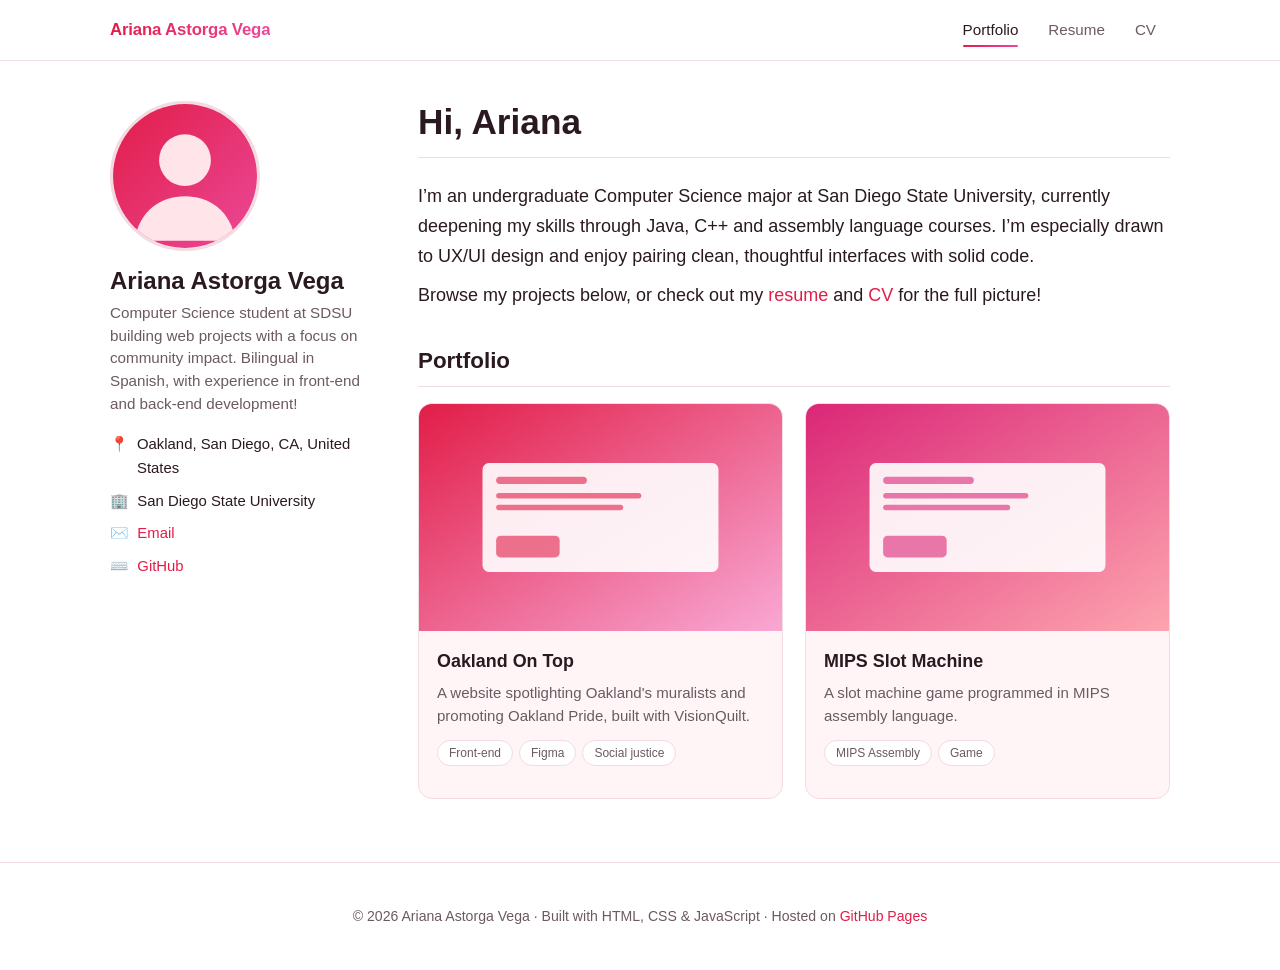
==== index.html @ abb97aa7 "Update site from VS Code" ====
<!DOCTYPE html>
<html lang="en">
<head>
  <meta charset="utf-8">
  <meta name="viewport" content="width=device-width, initial-scale=1, viewport-fit=cover">
  <meta name="color-scheme" content="light dark">
  <meta name="theme-color" content="#ffffff" media="(prefers-color-scheme: light)">
  <meta name="theme-color" content="#140d11" media="(prefers-color-scheme: dark)">
  <title>Ariana Astorga Vega | Portfolio</title>
  <meta name="description" content="Portfolio, resume and CV of Ariana Astorga Vega">
  <!-- CHANGE PICTURE: browser tab icon. Put your image in the images/ folder and change the file name below (small square image, PNG or SVG) -->
  <link rel="icon" href="images/profile.svg" type="image/svg+xml">
  <link rel="stylesheet" href="assets/css/main.css">
  <script>document.documentElement.className += ' js';</script>
</head>
<body>
  <a class="skip" href="#main">Skip to content</a>
  <div class="progress" aria-hidden="true"></div>
  <header class="masthead">
    <div class="masthead-inner">
      <a class="site-title" href="index.html"><span>Ariana Astorga Vega</span></a>
      <button class="nav-toggle" type="button" aria-label="Menu" aria-expanded="false" aria-controls="site-nav"><span></span><span></span><span></span></button>
      <nav class="site-nav" id="site-nav" aria-label="Main">
        <a href="index.html#portfolio" data-spy="portfolio">Portfolio</a>
        <a href="resume.html">Resume</a>
        <a href="cv.html">CV</a>
      </nav>
    </div>
  </header>
  <div class="page-wrap">
    <!-- EDIT: sidebar profile (use Find & Replace to change it everywhere) -->
    <aside class="sidebar">
      <!-- CHANGE PICTURE: your profile photo. Put it in the images/ folder and change the file name below (square photo works best, e.g. 500x500) -->
      <img class="avatar" src="images/profile.svg" alt="Ariana Astorga Vega">
      <h2 class="author-name">Ariana Astorga Vega</h2>
      <p class="author-bio">Computer Science student at SDSU building web projects with a focus on community impact. Bilingual in Spanish, with experience in front-end and back-end development!</p>
      <ul class="author-links">
        <li><span class="ico">📍</span>Oakland, San Diego, CA, United States</li>
        <li><span class="ico">🏢</span>San Diego State University</li>
        <li><span class="ico">✉️</span><a href="mailto:astorgavega.ariana@gmail.com">Email</a></li>
        <li><span class="ico">⌨️</span><a href="https://github.com/ariana-av" rel="me">GitHub</a></li>
        <!-- <li><span class="ico">💼</span><a href="https://www.linkedin.com/in/USERNAME" rel="me">LinkedIn</a></li> -->
      </ul>
    </aside>
    <main id="main" class="content">
      <article>
        <header class="page-header"><h1>Hi, Ariana</h1></header>
        <div class="prose">
          <!-- EDIT: your short description -->
          <p>I’m an undergraduate Computer Science major at San Diego State University, currently deepening my skills through Java, C++ and assembly language courses. I’m especially drawn to UX/UI design and enjoy pairing clean, thoughtful interfaces with solid code.</p>
          <p>Browse my projects below, or check out my <a href="resume.html">resume</a> and <a href="cv.html">CV</a> for the full picture!</p>
        </div>
        <section id="portfolio">
          <div class="prose"><h2>Portfolio</h2></div>
          <div class="grid">

            <article class="card reveal" style="--i:0">
              <!-- CHANGE PICTURE: Oakland On Top card image. Put your screenshot in images/ and change the file name in src below (wide image, about 800x500) -->
              <a class="card-media" href="oakland-on-top.html" tabindex="-1" aria-hidden="true"><img src="images/project-1.svg" alt="" loading="lazy"></a>
              <div class="card-body">
                <h3 class="card-title"><a href="oakland-on-top.html">Oakland On Top</a></h3>
                <p>A website spotlighting Oakland's muralists and promoting Oakland Pride, built with VisionQuilt.</p>
                <p class="tags"><span class="tag">Front-end</span><span class="tag">Figma</span><span class="tag">Social justice</span></p>
              </div>
            </article>

            <article class="card reveal" style="--i:1">
              <!-- CHANGE PICTURE: MIPS Slot Machine card image. Put your screenshot in images/ and change the file name in src below (wide image, about 800x500) -->
              <a class="card-media" href="MIPS-slotgame.html" tabindex="-1" aria-hidden="true"><img src="images/project-2.svg" alt="" loading="lazy"></a>
              <div class="card-body">
                <h3 class="card-title"><a href="MIPS-slotgame.html">MIPS Slot Machine</a></h3>
                <p>A slot machine game programmed in MIPS assembly language.</p>
                <p class="tags"><span class="tag">MIPS Assembly</span><span class="tag">Game</span></p>
              </div>
            </article>

            <!-- THIRD PROJECT CARD (hidden for now). To show it later, delete the opening comment marker above this line and the closing marker below the card.
                 CHANGE PICTURE for this card: change the file name in the src below (wide image, about 800x500).
            <article class="card reveal" style="--i:2">
              <a class="card-media" href="project-three.html" tabindex="-1" aria-hidden="true"><img src="images/project-3.svg" alt="" loading="lazy"></a>
              <div class="card-body">
                <h3 class="card-title"><a href="project-three.html">Project Three</a></h3>
                <p>Research, design or open-source work you are proud of.</p>
                <p class="tags"><span class="tag">Research</span><span class="tag">Open source</span></p>
              </div>
            </article>
            -->

          </div>
        </section>
      </article>
    </main>
  </div>
  <footer class="site-footer"><p>© 2026 Ariana Astorga Vega · Built with HTML, CSS &amp; JavaScript · Hosted on <a href="https://pages.github.com">GitHub Pages</a></p></footer>
  <button class="to-top" type="button" aria-label="Back to top">↑</button>
  <script src="assets/js/main.js"></script>
</body>
</html>
---- assets/css/main.css ----
/* =========================================================
   Theme: follows the visitor's device (light/dark) automatically
   ========================================================= */
:root {
  color-scheme: light dark;
  --bg: #ffffff;
  --surface: #fff5f7;
  --text: #2a1920;
  --muted: #6b5a62;
  --border: #f3dbe2;
  --accent: #e11d48;
  --accent2: #ec4899;
  --accent-text: #ffffff;
  --shadow: 0 10px 30px rgba(190, 24, 93, .16);
  --radius: 14px;
  --maxw: 1100px;
  --font: -apple-system, BlinkMacSystemFont, "Segoe UI", Roboto, Helvetica, Arial, sans-serif;
  --mono: ui-monospace, SFMono-Regular, Menlo, Consolas, monospace;
  --nav-h: 60px;
}
@media (prefers-color-scheme: dark) {
  :root {
    --bg: #140d11;
    --surface: #1f1419;
    --text: #f6e9ee;
    --muted: #b9a3ac;
    --border: #35222b;
    --accent: #fb7185;
    --accent2: #f9a8d4;
    --accent-text: #1c0a12;
    --shadow: 0 10px 30px rgba(0, 0, 0, .45);
  }
}

*, *::before, *::after { box-sizing: border-box; }
html { scroll-behavior: smooth; scroll-padding-top: calc(var(--nav-h) + 12px); -webkit-text-size-adjust: 100%; }
body {
  margin: 0; background: var(--bg); color: var(--text);
  font-family: var(--font); line-height: 1.65; font-size: clamp(16px, 0.35vw + 15px, 18px);
  -webkit-font-smoothing: antialiased; overflow-x: hidden;
  padding-left: env(safe-area-inset-left); padding-right: env(safe-area-inset-right);
}
img { max-width: 100%; display: block; }
a { color: var(--accent); text-decoration: none; }
:focus-visible { outline: 3px solid var(--accent); outline-offset: 3px; border-radius: 6px; }
.skip { position: absolute; left: -999px; top: 8px; background: var(--surface); padding: 8px 14px; border-radius: 8px; z-index: 200; }
.skip:focus { left: 8px; }
.sr-only { position: absolute; width: 1px; height: 1px; overflow: hidden; clip: rect(0 0 0 0); white-space: nowrap; }

/* Scroll progress bar */
.progress { position: fixed; top: 0; left: 0; width: 100%; height: 3px; z-index: 120;
  background: linear-gradient(90deg, var(--accent), var(--accent2)); transform-origin: 0 50%; transform: scaleX(0); }

/* ---------- Header ---------- */
.masthead {
  position: sticky; top: 0; z-index: 100; transition: box-shadow .25s, background .25s;
  background: color-mix(in srgb, var(--bg) 82%, transparent);
  -webkit-backdrop-filter: blur(10px); backdrop-filter: blur(10px);
  border-bottom: 1px solid var(--border);
}
.masthead.scrolled { box-shadow: 0 6px 20px rgba(0, 0, 0, .08); }
.masthead-inner { max-width: var(--maxw); margin: 0 auto; padding: 0 20px; min-height: var(--nav-h);
  display: flex; align-items: center; justify-content: space-between; gap: 12px; flex-wrap: wrap; }
.site-title { font-weight: 800; color: var(--text); font-size: 1.05rem; letter-spacing: -.01em; }
.site-title span { background: linear-gradient(90deg, var(--accent), var(--accent2)); -webkit-background-clip: text; background-clip: text; color: transparent; }
.site-nav { display: flex; align-items: center; gap: 2px; }
.site-nav a { position: relative; color: var(--muted); padding: 10px 14px; border-radius: 10px; font-size: .95rem; min-height: 44px; display: inline-flex; align-items: center; transition: color .2s, background .2s; }
.site-nav a::after { content: ""; position: absolute; left: 14px; right: 14px; bottom: 6px; height: 2px; border-radius: 2px;
  background: linear-gradient(90deg, var(--accent), var(--accent2)); transform: scaleX(0); transform-origin: left; transition: transform .25s; }
.site-nav a:hover, .site-nav a.active { color: var(--text); }
.site-nav a:hover::after, .site-nav a.active::after { transform: scaleX(1); }

.nav-toggle { display: none; width: 44px; height: 44px; border: 1px solid var(--border); background: var(--surface); border-radius: 12px; cursor: pointer; padding: 0; position: relative; }
.nav-toggle span { position: absolute; left: 12px; right: 12px; height: 2px; background: var(--text); border-radius: 2px; transition: transform .25s, opacity .2s, top .25s; }
.nav-toggle span:nth-child(1) { top: 14px; } .nav-toggle span:nth-child(2) { top: 21px; } .nav-toggle span:nth-child(3) { top: 28px; }
.nav-toggle[aria-expanded="true"] span:nth-child(1) { top: 21px; transform: rotate(45deg); }
.nav-toggle[aria-expanded="true"] span:nth-child(2) { opacity: 0; }
.nav-toggle[aria-expanded="true"] span:nth-child(3) { top: 21px; transform: rotate(-45deg); }

/* ---------- Buttons ---------- */
.button { position: relative; overflow: hidden; display: inline-flex; align-items: center; justify-content: center; gap: 8px; min-height: 44px;
  background: linear-gradient(135deg, var(--accent), var(--accent2)); color: var(--accent-text); padding: 10px 22px; border-radius: 999px;
  font-weight: 700; font-size: .95rem; border: 0; cursor: pointer; transition: transform .2s, box-shadow .2s; box-shadow: 0 6px 18px color-mix(in srgb, var(--accent) 35%, transparent); }
.button:hover { transform: translateY(-2px); box-shadow: 0 10px 24px color-mix(in srgb, var(--accent) 45%, transparent); text-decoration: none; }
.button:active { transform: translateY(0); }
.button.secondary { background: transparent; color: var(--accent); border: 2px solid var(--accent); box-shadow: none; }
.ripple { position: absolute; border-radius: 50%; background: rgba(255,255,255,.45); transform: scale(0); animation: ripple .6s ease-out; pointer-events: none; }
@keyframes ripple { to { transform: scale(4); opacity: 0; } }

/* ---------- Reveal on scroll (only when JS is running) ---------- */
.js .reveal { opacity: 0; }
.js .reveal.in { opacity: 1; animation: rise .8s cubic-bezier(.2, .7, .2, 1) backwards; animation-delay: calc(var(--i, 0) * 90ms); }
@keyframes rise { from { opacity: 0; transform: translateY(28px); } to { opacity: 1; transform: none; } }

/* ---------- Portfolio grid ---------- */
.grid { display: grid; grid-template-columns: repeat(auto-fill, minmax(min(100%, 250px), 1fr)); gap: 22px; margin-top: 16px; }
.card { position: relative; background: var(--surface); border: 1px solid var(--border); border-radius: var(--radius); overflow: hidden; display: flex; flex-direction: column;
  transform: perspective(900px) rotateX(var(--rx, 0deg)) rotateY(var(--ry, 0deg)); transition: transform .18s ease-out, box-shadow .25s, border-color .25s; will-change: transform; }
.card::after { content: ""; position: absolute; inset: 0; pointer-events: none; opacity: 0; transition: opacity .25s;
  background: radial-gradient(260px circle at var(--mx, 50%) var(--my, 50%), color-mix(in srgb, var(--accent) 20%, transparent), transparent 70%); }
.card:hover { box-shadow: var(--shadow); border-color: color-mix(in srgb, var(--accent) 50%, var(--border)); }
.card:hover::after { opacity: 1; }
.card-media { display: block; aspect-ratio: 16 / 10; overflow: hidden; background: var(--border); }
.card-media img { width: 100%; height: 100%; object-fit: cover; transition: transform .5s; }
.card:hover .card-media img { transform: scale(1.06); }
.card-body { padding: 16px 18px 20px; }
.card-title { font-size: 1.12rem; margin: 0 0 6px; }
.card-title a { color: var(--text); }
.card-title a::before { content: ""; position: absolute; inset: 0; z-index: 2; }  /* whole card clickable */
.card-body p { margin: 0 0 12px; color: var(--muted); font-size: .94rem; line-height: 1.5; }
.tags { display: flex; flex-wrap: wrap; gap: 6px; margin: 0; }
.tag { font-size: .75rem; padding: 3px 11px; border-radius: 999px; border: 1px solid var(--border); color: var(--muted); background: var(--bg); }

/* ---------- Inner pages (resume, cv, projects) ---------- */
.page-wrap { max-width: var(--maxw); margin: 0 auto; padding: 40px 20px 64px; display: grid; grid-template-columns: 260px minmax(0, 1fr); gap: 48px; }
.sidebar { position: sticky; top: calc(var(--nav-h) + 24px); align-self: start; }
.avatar { width: 150px; height: 150px; border-radius: 50%; object-fit: cover; border: 3px solid var(--border); margin-bottom: 16px; }
.author-name { font-size: 1.5rem; margin: 0 0 6px; line-height: 1.2; }
.author-bio { color: var(--muted); margin: 0 0 16px; font-size: .95rem; line-height: 1.5; }
.author-links { list-style: none; padding: 0; margin: 0; font-size: .93rem; }
.author-links li { margin: 8px 0; display: flex; gap: 8px; align-items: baseline; }
.author-links .ico { width: 1.3em; text-align: center; }
.content { min-width: 0; }
.page-header { display: flex; align-items: center; justify-content: space-between; gap: 16px; flex-wrap: wrap; border-bottom: 1px solid var(--border); margin-bottom: 24px; padding-bottom: 14px; }
.page-header h1 { margin: 0; font-size: clamp(1.7rem, 4vw, 2.2rem); line-height: 1.2; }
.crumb { margin: 0 0 12px; font-size: .92rem; }
.meta { color: var(--muted); margin: 0 0 8px; }
.hero-img { width: 100%; border-radius: var(--radius); border: 1px solid var(--border); margin: 16px 0; }
.project-links { display: flex; gap: 10px; flex-wrap: wrap; margin-top: 28px; }

.prose h2 { margin: 2rem 0 .5rem; font-size: 1.4rem; padding-bottom: 6px; border-bottom: 1px solid var(--border); }
.prose h3 { margin: 1.4rem 0 .2rem; font-size: 1.1rem; }
.prose p, .prose ul, .prose ol { margin: .6rem 0; }
.prose ul, .prose ol { padding-left: 1.3rem; }
.prose li { margin: .3rem 0; }
.prose em { color: var(--muted); }
.prose a { background: linear-gradient(currentColor, currentColor) 0 100% / 0 2px no-repeat; transition: background-size .25s; }
.prose a:hover { background-size: 100% 2px; text-decoration: none; }
.prose code { font-family: var(--mono); background: var(--surface); padding: 2px 6px; border-radius: 6px; font-size: .88em; overflow-wrap: anywhere; }
.prose table { border-collapse: collapse; width: 100%; display: block; overflow-x: auto; }
.prose th, .prose td { border: 1px solid var(--border); padding: 8px 12px; text-align: left; }

.site-footer { border-top: 1px solid var(--border); text-align: center; color: var(--muted); font-size: .88rem; padding: 28px 20px calc(28px + env(safe-area-inset-bottom)); }

.to-top { position: fixed; right: 18px; bottom: calc(18px + env(safe-area-inset-bottom)); width: 48px; height: 48px; border-radius: 50%; border: 0; cursor: pointer; z-index: 90;
  background: linear-gradient(135deg, var(--accent), var(--accent2)); color: var(--accent-text); font-size: 1.2rem; box-shadow: var(--shadow);
  opacity: 0; transform: translateY(20px); pointer-events: none; transition: opacity .25s, transform .25s; }
.to-top.show { opacity: 1; transform: none; pointer-events: auto; }

/* ---------- Tablet ---------- */
@media (max-width: 900px) {
  .page-wrap { grid-template-columns: 1fr; gap: 28px; padding-top: 28px; }
  .sidebar { position: static; display: grid; grid-template-columns: 90px 1fr; column-gap: 16px; align-items: center; }
  .avatar { width: 90px; height: 90px; margin: 0; grid-row: span 2; }
  .author-links { grid-column: 1 / -1; display: flex; flex-wrap: wrap; gap: 4px 18px; margin-top: 12px; }
  .author-bio { margin-bottom: 0; }
}
/* ---------- Phone ---------- */
@media (max-width: 700px) {
  .js .nav-toggle { display: inline-block; }
  .js .site-nav { position: absolute; top: 100%; left: 0; right: 0; flex-direction: column; align-items: stretch; background: var(--bg);
    border-bottom: 1px solid var(--border); padding: 6px 16px 14px; opacity: 0; transform: translateY(-8px); pointer-events: none; visibility: hidden; transition: opacity .2s, transform .2s, visibility .2s; }
  .js .site-nav.open { opacity: 1; transform: none; pointer-events: auto; visibility: visible; }
  .js .site-nav a::after { left: 14px; right: auto; width: 28px; }
  .masthead-inner { flex-wrap: nowrap; }
  .page-wrap { padding: 24px 18px 48px; }
  .project-links .button { flex: 1 1 100%; }
}

/* ---------- Respect "reduce motion" ---------- */
@media (prefers-reduced-motion: reduce) {
  html { scroll-behavior: auto; }
  *, *::before, *::after { animation: none !important; transition: none !important; }
  .js .reveal { opacity: 1; }
  .card { transform: none !important; }
}
@media print {
  .masthead, .sidebar, .site-footer, .button, .to-top, .progress { display: none !important; }
  .page-wrap { display: block; padding: 0; } body { background: #fff; color: #000; }
  .js .reveal { opacity: 1; }
}
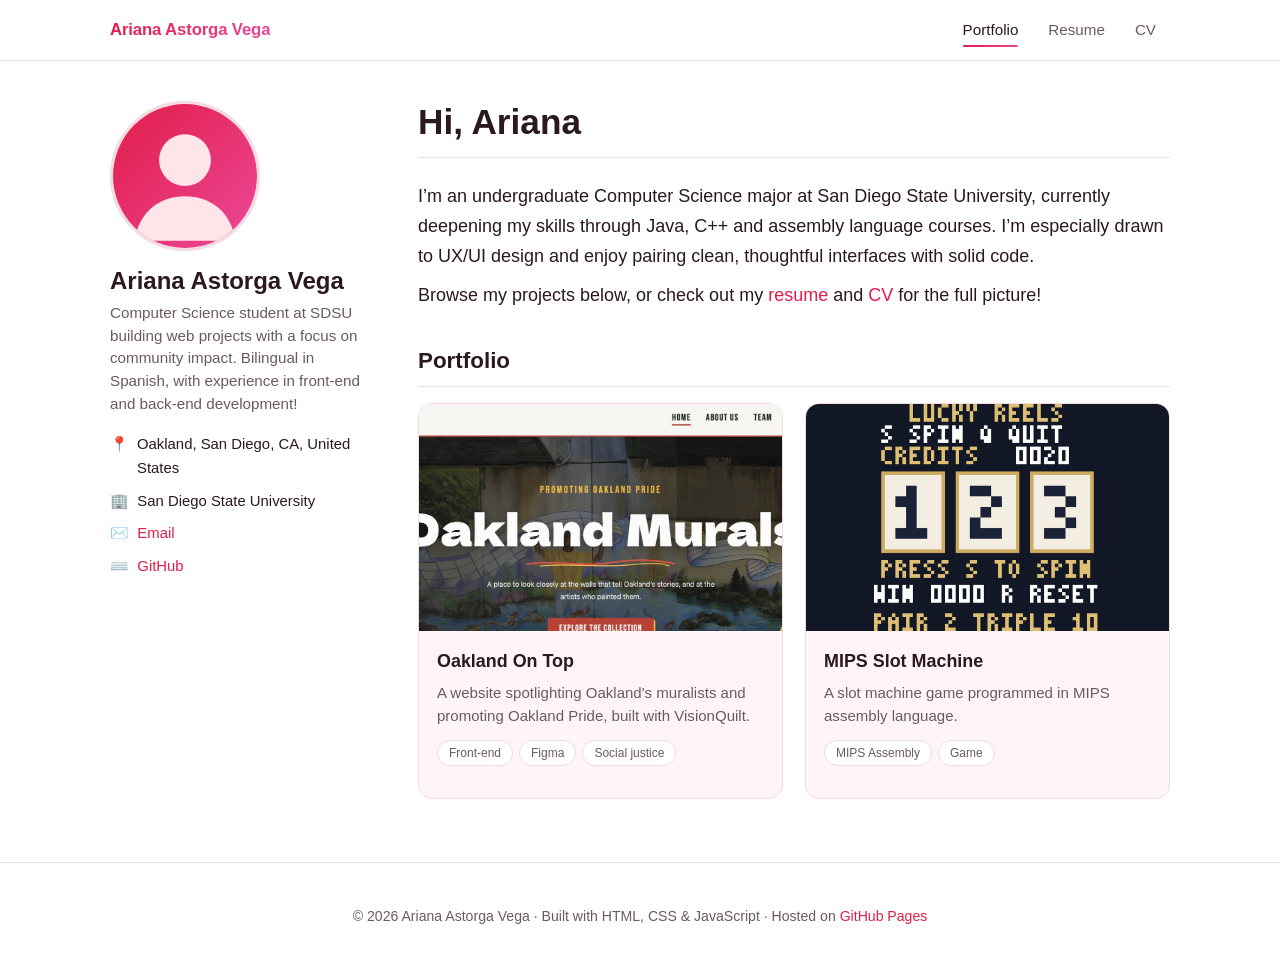
==== commit 6c15476e: "Update portfolio site with latest changes" ====
--- a/index.html
+++ b/index.html
@@ -56,7 +56,7 @@
 
             <article class="card reveal" style="--i:0">
               <!-- CHANGE PICTURE: Oakland On Top card image. Put your screenshot in images/ and change the file name in src below (wide image, about 800x500) -->
-              <a class="card-media" href="oakland-on-top.html" tabindex="-1" aria-hidden="true"><img src="images/project-1.svg" alt="" loading="lazy"></a>
+              <a class="card-media" href="project-one.html" tabindex="-1" aria-hidden="true"><img src="images/oakland-on-top.jpg" alt="" loading="lazy"></a>
               <div class="card-body">
                 <h3 class="card-title"><a href="oakland-on-top.html">Oakland On Top</a></h3>
                 <p>A website spotlighting Oakland's muralists and promoting Oakland Pride, built with VisionQuilt.</p>
@@ -65,8 +65,8 @@
             </article>
 
             <article class="card reveal" style="--i:1">
-              <!-- CHANGE PICTURE: MIPS Slot Machine card image. Put your screenshot in images/ and change the file name in src below (wide image, about 800x500) -->
-              <a class="card-media" href="MIPS-slotgame.html" tabindex="-1" aria-hidden="true"><img src="images/project-2.svg" alt="" loading="lazy"></a>
+              <!-- CHANGE PICTURE: MIPS Slot Machine card image (wide image, about 1280x800) -->
+<a class="card-media" href="project-two.html" tabindex="-1" aria-hidden="true"><img src="images/mips-slot-machine-card.jpg" alt="" loading="lazy"></a>
               <div class="card-body">
                 <h3 class="card-title"><a href="MIPS-slotgame.html">MIPS Slot Machine</a></h3>
                 <p>A slot machine game programmed in MIPS assembly language.</p>
